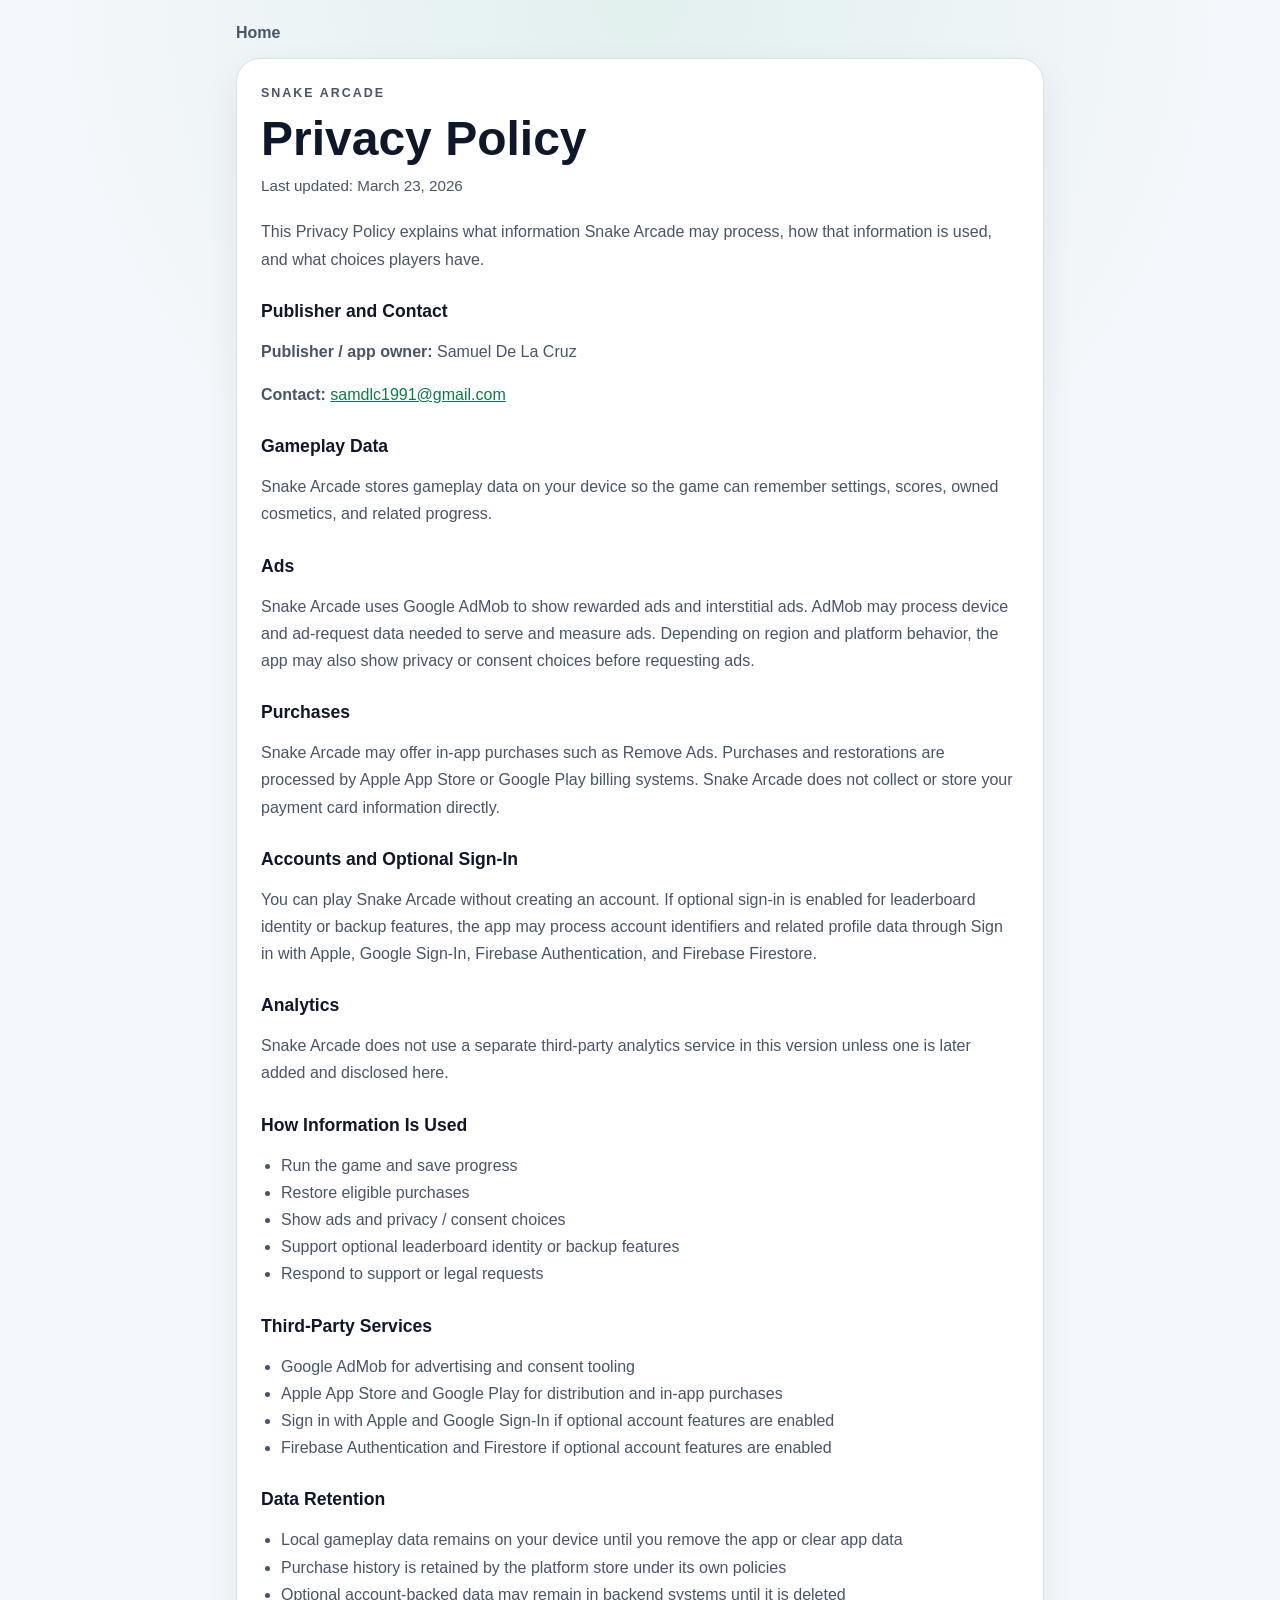
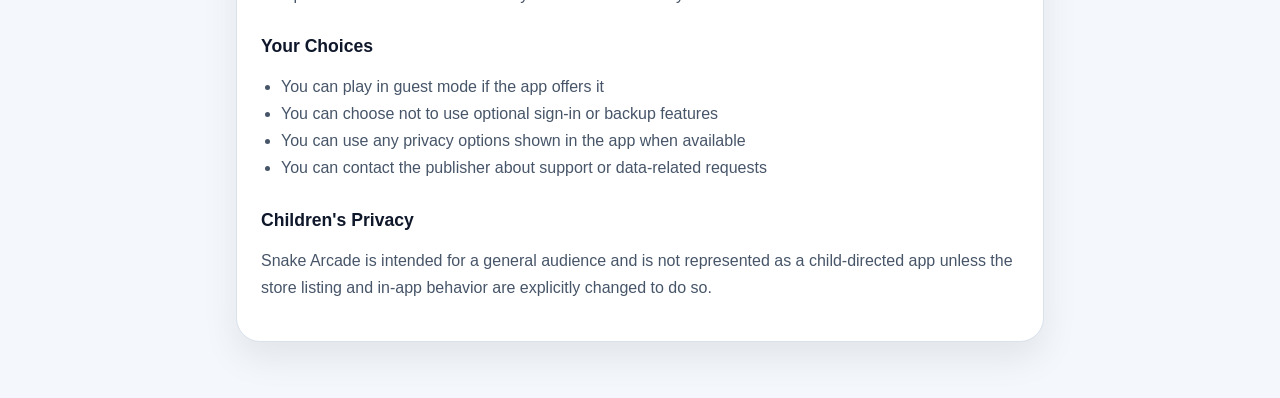
==== privacy-policy.html @ 81476fb8 "Add Snake Arcade GitHub Pages site" ====
<!doctype html>
<html lang="en">
  <head>
    <meta charset="utf-8">
    <meta name="viewport" content="width=device-width, initial-scale=1">
    <title>Snake Arcade Privacy Policy</title>
    <meta
      name="description"
      content="Privacy Policy for Snake Arcade."
    >
    <link rel="stylesheet" href="./styles.css">
  </head>
  <body>
    <main class="shell">
      <nav class="topnav">
        <a href="./index.html">Home</a>
      </nav>

      <article class="card policy">
        <p class="eyebrow">Snake Arcade</p>
        <h1>Privacy Policy</h1>
        <p class="meta">Last updated: March 23, 2026</p>

        <p>
          This Privacy Policy explains what information Snake Arcade may process, how that
          information is used, and what choices players have.
        </p>

        <h2>Publisher and Contact</h2>
        <p><strong>Publisher / app owner:</strong> Samuel De La Cruz</p>
        <p>
          <strong>Contact:</strong>
          <a href="mailto:samdlc1991@gmail.com">samdlc1991@gmail.com</a>
        </p>

        <h2>Gameplay Data</h2>
        <p>
          Snake Arcade stores gameplay data on your device so the game can remember settings,
          scores, owned cosmetics, and related progress.
        </p>

        <h2>Ads</h2>
        <p>
          Snake Arcade uses Google AdMob to show rewarded ads and interstitial ads. AdMob may
          process device and ad-request data needed to serve and measure ads. Depending on region
          and platform behavior, the app may also show privacy or consent choices before requesting
          ads.
        </p>

        <h2>Purchases</h2>
        <p>
          Snake Arcade may offer in-app purchases such as Remove Ads. Purchases and restorations are
          processed by Apple App Store or Google Play billing systems. Snake Arcade does not collect
          or store your payment card information directly.
        </p>

        <h2>Accounts and Optional Sign-In</h2>
        <p>
          You can play Snake Arcade without creating an account. If optional sign-in is enabled for
          leaderboard identity or backup features, the app may process account identifiers and
          related profile data through Sign in with Apple, Google Sign-In, Firebase Authentication,
          and Firebase Firestore.
        </p>

        <h2>Analytics</h2>
        <p>
          Snake Arcade does not use a separate third-party analytics service in this version unless
          one is later added and disclosed here.
        </p>

        <h2>How Information Is Used</h2>
        <ul>
          <li>Run the game and save progress</li>
          <li>Restore eligible purchases</li>
          <li>Show ads and privacy / consent choices</li>
          <li>Support optional leaderboard identity or backup features</li>
          <li>Respond to support or legal requests</li>
        </ul>

        <h2>Third-Party Services</h2>
        <ul>
          <li>Google AdMob for advertising and consent tooling</li>
          <li>Apple App Store and Google Play for distribution and in-app purchases</li>
          <li>Sign in with Apple and Google Sign-In if optional account features are enabled</li>
          <li>Firebase Authentication and Firestore if optional account features are enabled</li>
        </ul>

        <h2>Data Retention</h2>
        <ul>
          <li>Local gameplay data remains on your device until you remove the app or clear app data</li>
          <li>Purchase history is retained by the platform store under its own policies</li>
          <li>Optional account-backed data may remain in backend systems until it is deleted</li>
        </ul>

        <h2>Your Choices</h2>
        <ul>
          <li>You can play in guest mode if the app offers it</li>
          <li>You can choose not to use optional sign-in or backup features</li>
          <li>You can use any privacy options shown in the app when available</li>
          <li>You can contact the publisher about support or data-related requests</li>
        </ul>

        <h2>Children's Privacy</h2>
        <p>
          Snake Arcade is intended for a general audience and is not represented as a child-directed
          app unless the store listing and in-app behavior are explicitly changed to do so.
        </p>
      </article>
    </main>
  </body>
  </html>
---- styles.css ----
:root {
  color-scheme: light;
  --bg: #f4f7fb;
  --surface: #ffffff;
  --text: #0f172a;
  --muted: #475569;
  --line: #d9e2ec;
  --accent: #0f9d58;
  --accent-strong: #0b7c45;
  --shadow: 0 16px 36px rgba(15, 23, 42, 0.08);
}

* {
  box-sizing: border-box;
}

body {
  margin: 0;
  font-family: -apple-system, BlinkMacSystemFont, "Segoe UI", sans-serif;
  background:
    radial-gradient(circle at top, rgba(15, 157, 88, 0.08), transparent 28%),
    var(--bg);
  color: var(--text);
}

.shell {
  width: min(100%, 840px);
  margin: 0 auto;
  padding: 24px 16px 56px;
}

.topnav {
  margin-bottom: 16px;
}

.topnav a {
  color: var(--muted);
  text-decoration: none;
  font-weight: 600;
}

.card {
  background: var(--surface);
  border: 1px solid var(--line);
  border-radius: 24px;
  box-shadow: var(--shadow);
  padding: 24px;
}

.card + .card {
  margin-top: 16px;
}

.hero h1,
.policy h1 {
  margin: 0 0 12px;
  line-height: 1.05;
}

.hero h1 {
  font-size: clamp(2rem, 6vw, 3.5rem);
}

.policy h1 {
  font-size: clamp(2rem, 5vw, 3rem);
}

.eyebrow {
  margin: 0 0 10px;
  color: var(--accent-strong);
  font-size: 0.78rem;
  font-weight: 800;
  letter-spacing: 0.16em;
  text-transform: uppercase;
}

.lede,
.policy p,
.policy li,
.card p {
  color: var(--muted);
  line-height: 1.7;
}

.meta {
  margin-top: -4px;
  margin-bottom: 20px;
  font-size: 0.95rem;
}

.actions {
  margin-top: 20px;
}

.button {
  display: inline-block;
  padding: 12px 18px;
  border-radius: 999px;
  background: var(--accent);
  color: #fff;
  text-decoration: none;
  font-weight: 700;
}

.button:hover {
  background: var(--accent-strong);
}

.policy h2 {
  margin-top: 28px;
  margin-bottom: 10px;
  font-size: 1.1rem;
}

.policy ul {
  padding-left: 20px;
}

.policy a {
  color: var(--accent-strong);
}

code {
  background: #eef4f1;
  border-radius: 6px;
  padding: 2px 6px;
  font-size: 0.95em;
}

@media (max-width: 600px) {
  .shell {
    padding-top: 18px;
  }

  .card {
    border-radius: 20px;
    padding: 20px;
  }
}
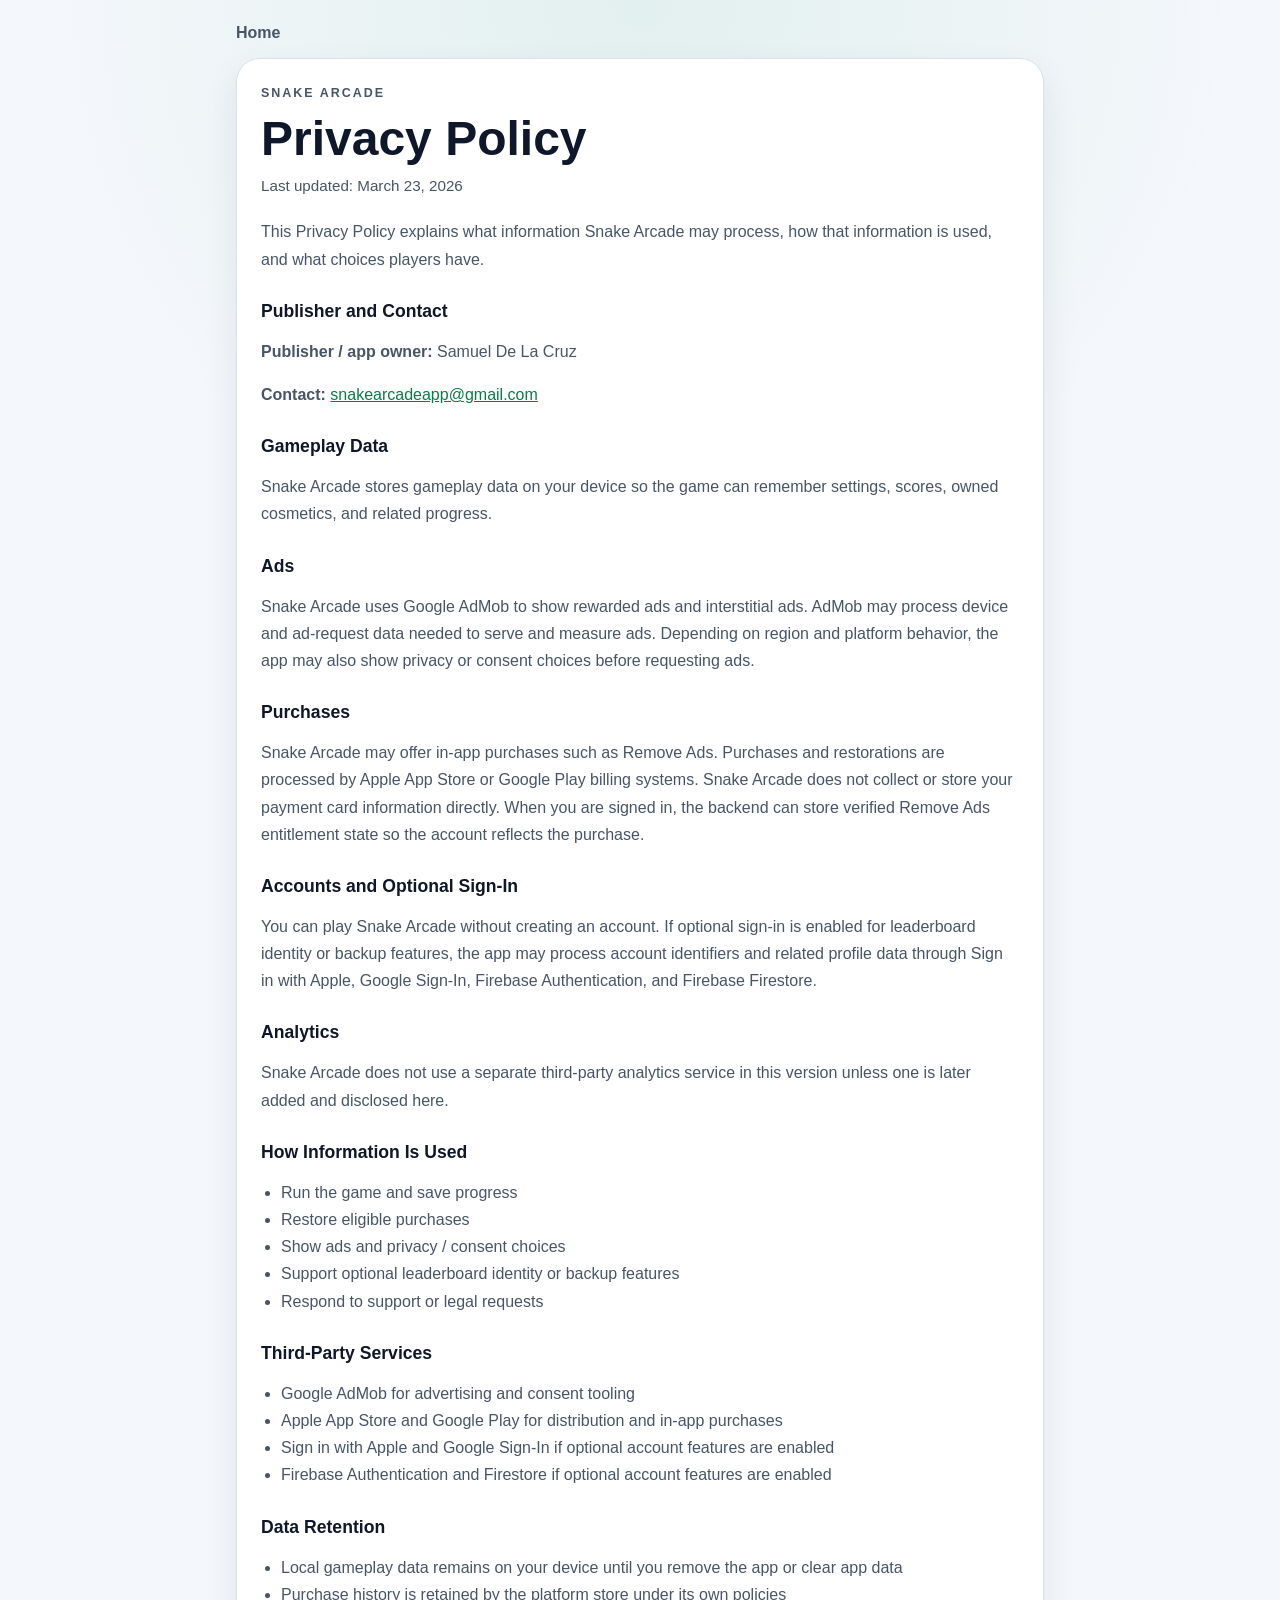
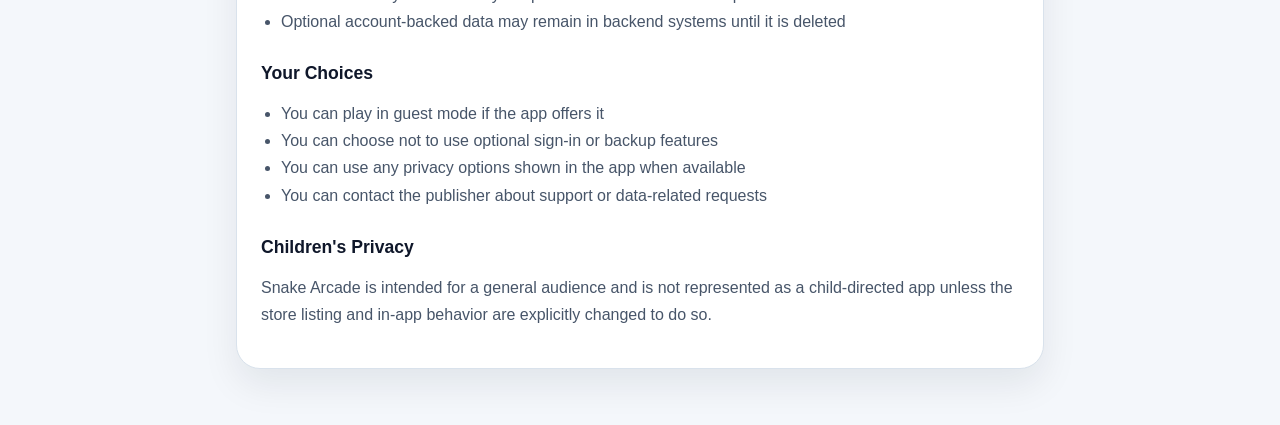
==== commit 0d76a017: "Update Snake Arcade support email" ====
--- a/privacy-policy.html
+++ b/privacy-policy.html
@@ -30,7 +30,7 @@
         <p><strong>Publisher / app owner:</strong> Samuel De La Cruz</p>
         <p>
           <strong>Contact:</strong>
-          <a href="mailto:samdlc1991@gmail.com">samdlc1991@gmail.com</a>
+          <a href="mailto:snakearcadeapp@gmail.com">snakearcadeapp@gmail.com</a>
         </p>
 
         <h2>Gameplay Data</h2>
@@ -51,7 +51,8 @@
         <p>
           Snake Arcade may offer in-app purchases such as Remove Ads. Purchases and restorations are
           processed by Apple App Store or Google Play billing systems. Snake Arcade does not collect
-          or store your payment card information directly.
+          or store your payment card information directly. When you are signed in, the backend can
+          store verified Remove Ads entitlement state so the account reflects the purchase.
         </p>
 
         <h2>Accounts and Optional Sign-In</h2>
